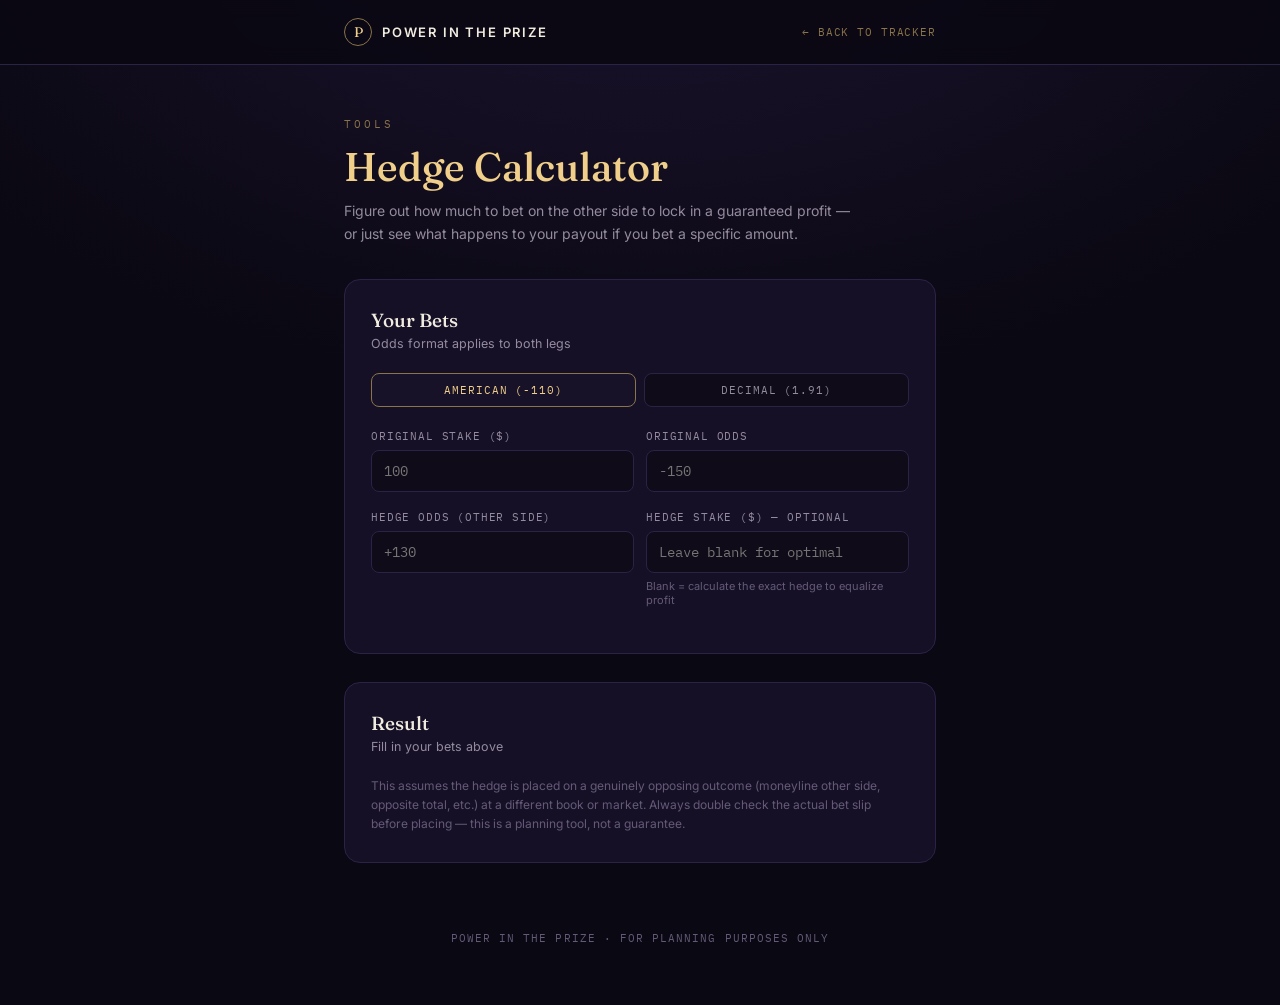
==== hedge-calculator.html @ f183abd6 "Create hedge-calculator.html" ====
<!DOCTYPE html>
<html lang="en">
<head>
<meta charset="UTF-8">
<meta name="viewport" content="width=device-width, initial-scale=1.0">
<title>Hedge Calculator — Power In The Prize</title>
<link rel="preconnect" href="https://fonts.googleapis.com">
<link rel="preconnect" href="https://fonts.gstatic.com" crossorigin>
<link href="https://fonts.googleapis.com/css2?family=Fraunces:ital,opsz,wght@0,9..144,300;0,9..144,500;0,9..144,600&family=Inter:wght@400;500;600&family=IBM+Plex+Mono:wght@400;500;600&display=swap" rel="stylesheet">
<style>
  :root{
    --bg:#0a0812; --panel:#161027; --line:#2c2247;
    --gold:#d4af6a; --gold-bright:#f0cf8a; --gold-dim:#8a744a;
    --burgundy:#7a4fc4; --burgundy-bright:#a984e0;
    --cream:#f1ece0; --muted:#948c9e; --muted-2:#645a78;
  }
  *{box-sizing:border-box;margin:0;padding:0;}
  body{
    background:radial-gradient(120% 90% at 50% -10%, #1c1430 0%, var(--bg) 55%);
    color:var(--cream);font-family:'Inter',sans-serif;-webkit-font-smoothing:antialiased;
    min-height:100vh;
  }
  .mono{font-family:'IBM Plex Mono',monospace;}
  .wrap{max-width:640px;margin:0 auto;padding:0 24px;}

  header{
    position:sticky;top:0;z-index:50;background:rgba(10,8,18,.86);
    backdrop-filter:blur(10px);border-bottom:1px solid var(--line);
  }
  header .wrap{display:flex;align-items:center;justify-content:space-between;height:64px;}
  .brand{display:flex;align-items:center;gap:10px;}
  .brand .mark{
    width:28px;height:28px;border-radius:50%;border:1px solid var(--gold-dim);
    display:flex;align-items:center;justify-content:center;
    font-family:'Fraunces',serif;font-size:14px;color:var(--gold-bright);
  }
  .brand .name{font-size:13px;letter-spacing:.14em;text-transform:uppercase;color:var(--muted);}
  .brand .name b{color:var(--cream);font-weight:600;}
  .back-link{
    font-family:'IBM Plex Mono',monospace;font-size:11px;letter-spacing:.08em;text-transform:uppercase;
    color:var(--gold-dim);text-decoration:none;border-bottom:1px solid transparent;
  }
  .back-link:hover{border-bottom-color:var(--gold-dim);}

  .hero{padding:52px 0 6px;}
  .eyebrow{
    font-family:'IBM Plex Mono',monospace;font-size:11px;letter-spacing:.28em;
    text-transform:uppercase;color:var(--gold-dim);margin-bottom:14px;
  }
  h1{
    font-family:'Fraunces',serif;font-weight:500;font-size:clamp(28px,5.5vw,40px);
    line-height:1.08;color:var(--gold-bright);margin-bottom:12px;
  }
  .lede{color:var(--muted);font-size:14px;line-height:1.6;max-width:520px;}

  section.block{margin:28px 0;}
  .panel{background:var(--panel);border:1px solid var(--line);border-radius:16px;padding:28px 26px;}
  h2{font-family:'Fraunces',serif;font-weight:500;font-size:19px;color:var(--cream);margin-bottom:4px;}
  .panel-sub{color:var(--muted);font-size:12.5px;margin-bottom:22px;}

  .odds-toggle{display:flex;gap:8px;margin-bottom:22px;}
  .odds-toggle button{
    flex:1;background:#0f0b18;border:1px solid var(--line);color:var(--muted);
    padding:9px;border-radius:8px;font-family:'IBM Plex Mono',monospace;font-size:11px;
    letter-spacing:.08em;text-transform:uppercase;cursor:pointer;
  }
  .odds-toggle button.active{border-color:var(--gold-dim);color:var(--gold-bright);background:#181228;}

  .field-row{display:flex;gap:12px;margin-bottom:18px;}
  .field{flex:1;}
  label{display:block;font-family:'IBM Plex Mono',monospace;font-size:10.5px;letter-spacing:.08em;text-transform:uppercase;color:var(--muted);margin-bottom:7px;}
  input{
    width:100%;background:#0f0b18;border:1px solid var(--line);border-radius:8px;
    padding:11px 12px;color:var(--cream);font-family:'IBM Plex Mono',monospace;font-size:14px;outline:none;
  }
  input:focus{border-color:var(--gold-dim);}
  .hint{font-size:11px;color:var(--muted-2);margin-top:6px;}

  .divider{border-top:1px solid var(--line);margin:22px 0;}

  .result-grid{display:grid;grid-template-columns:1fr 1fr;gap:14px;}
  .result-card{
    background:#0f0b18;border:1px solid var(--line);border-radius:12px;padding:16px;text-align:center;
  }
  .result-card .k{font-family:'IBM Plex Mono',monospace;font-size:10px;letter-spacing:.08em;text-transform:uppercase;color:var(--muted);margin-bottom:8px;}
  .result-card .v{font-family:'Fraunces',serif;font-size:22px;font-weight:600;color:var(--gold-bright);}
  .result-card .v.neg{color:var(--burgundy-bright);}

  .outcome-row{display:flex;justify-content:space-between;padding:10px 0;border-bottom:1px solid #201c30;font-size:13px;}
  .outcome-row:last-child{border-bottom:none;}
  .outcome-row .label{color:var(--muted);}
  .outcome-row .amt{font-family:'IBM Plex Mono',monospace;color:var(--cream);}
  .outcome-row .amt.pos{color:var(--gold-bright);}
  .outcome-row .amt.neg{color:var(--burgundy-bright);}

  .warn{font-size:12px;color:var(--muted-2);margin-top:16px;line-height:1.6;}

  footer{padding:40px 0 60px;text-align:center;}
  footer p{font-family:'IBM Plex Mono',monospace;font-size:10.5px;letter-spacing:.1em;color:var(--muted-2);text-transform:uppercase;}

  @media (max-width:520px){
    .field-row{flex-direction:column;gap:14px;}
    .result-grid{grid-template-columns:1fr;}
    .panel{padding:22px 18px;}
  }
</style>
</head>
<body>

<header>
  <div class="wrap">
    <div class="brand">
      <div class="mark">P</div>
      <div class="name"><b>Power In The Prize</b></div>
    </div>
    <a class="back-link" href="index.html">&larr; Back to Tracker</a>
  </div>
</header>

<div class="wrap">
  <div class="hero">
    <div class="eyebrow">Tools</div>
    <h1>Hedge Calculator</h1>
    <p class="lede">Figure out how much to bet on the other side to lock in a guaranteed profit &mdash; or just see what happens to your payout if you bet a specific amount.</p>
  </div>

  <section class="block">
    <div class="panel">
      <h2>Your Bets</h2>
      <div class="panel-sub">Odds format applies to both legs</div>

      <div class="odds-toggle">
        <button id="btnAmerican" class="active" onclick="setFormat('american')">American (-110)</button>
        <button id="btnDecimal" onclick="setFormat('decimal')">Decimal (1.91)</button>
      </div>

      <div class="field-row">
        <div class="field">
          <label for="stake1">Original Stake ($)</label>
          <input type="number" id="stake1" placeholder="100" min="0" step="1">
        </div>
        <div class="field">
          <label for="odds1">Original Odds</label>
          <input type="text" id="odds1" placeholder="-150">
        </div>
      </div>

      <div class="field-row">
        <div class="field">
          <label for="odds2">Hedge Odds (other side)</label>
          <input type="text" id="odds2" placeholder="+130">
        </div>
        <div class="field">
          <label for="stake2">Hedge Stake ($) &mdash; optional</label>
          <input type="number" id="stake2" placeholder="Leave blank for optimal" min="0" step="1">
          <div class="hint">Blank = calculate the exact hedge to equalize profit</div>
        </div>
      </div>
    </div>
  </section>

  <section class="block">
    <div class="panel">
      <h2>Result</h2>
      <div class="panel-sub" id="resultSub">Fill in your bets above</div>

      <div class="result-grid" id="resultGrid" style="display:none;">
        <div class="result-card">
          <div class="k">Hedge Stake</div>
          <div class="v" id="outHedgeStake">—</div>
        </div>
        <div class="result-card">
          <div class="k">Guaranteed Profit</div>
          <div class="v" id="outGuaranteed">—</div>
        </div>
      </div>

      <div class="divider" id="outcomeDivider" style="display:none;"></div>

      <div id="outcomeBreakdown"></div>

      <p class="warn">This assumes the hedge is placed on a genuinely opposing outcome (moneyline other side, opposite total, etc.) at a different book or market. Always double check the actual bet slip before placing &mdash; this is a planning tool, not a guarantee.</p>
    </div>
  </section>
</div>

<footer>
  <p>Power In The Prize &middot; For planning purposes only</p>
</footer>

<script>
let format = 'american';

function setFormat(f){
  format = f;
  document.getElementById('btnAmerican').classList.toggle('active', f==='american');
  document.getElementById('btnDecimal').classList.toggle('active', f==='decimal');
  document.getElementById('odds1').placeholder = f==='american' ? '-150' : '1.67';
  document.getElementById('odds2').placeholder = f==='american' ? '+130' : '2.30';
  calc();
}

function toDecimal(raw){
  const v = parseFloat(raw);
  if(isNaN(v)) return null;
  if(format === 'decimal'){
    return v > 1 ? v : null;
  }
  // american
  if(v >= 100) return 1 + (v/100);
  if(v <= -100) return 1 + (100/Math.abs(v));
  return null;
}

function fmtMoney(n){
  const sign = n < 0 ? '-' : '';
  return sign + '$' + Math.abs(n).toLocaleString('en-US', {minimumFractionDigits:2, maximumFractionDigits:2});
}

function calc(){
  const stake1 = parseFloat(document.getElementById('stake1').value);
  const d1 = toDecimal(document.getElementById('odds1').value);
  const d2 = toDecimal(document.getElementById('odds2').value);
  const manualStake2 = document.getElementById('stake2').value.trim();

  const resultGrid = document.getElementById('resultGrid');
  const resultSub = document.getElementById('resultSub');
  const outcomeDivider = document.getElementById('outcomeDivider');
  const breakdown = document.getElementById('outcomeBreakdown');

  if(!stake1 || stake1 <= 0 || !d1 || !d2){
    resultGrid.style.display = 'none';
    outcomeDivider.style.display = 'none';
    breakdown.innerHTML = '';
    resultSub.textContent = 'Fill in your original stake and both odds to see the breakdown';
    return;
  }

  // Optimal hedge stake for equal profit both ways
  const optimalHedge = (stake1 * d1) / d2;
  const hedgeStake = manualStake2 !== '' && !isNaN(parseFloat(manualStake2)) ? parseFloat(manualStake2) : optimalHedge;

  const profitIfOriginalWins = (stake1 * d1) - stake1 - hedgeStake;
  const profitIfHedgeWins = (hedgeStake * d2) - hedgeStake - stake1;

  resultGrid.style.display = 'grid';
  outcomeDivider.style.display = 'block';
  resultSub.textContent = manualStake2 !== '' ? 'Based on your custom hedge amount' : 'Optimal hedge \u2014 equal profit no matter which side hits';

  document.getElementById('outHedgeStake').textContent = fmtMoney(hedgeStake);

  const guaranteedEl = document.getElementById('outGuaranteed');
  if(manualStake2 !== ''){
    const worst = Math.min(profitIfOriginalWins, profitIfHedgeWins);
    guaranteedEl.textContent = fmtMoney(worst);
    guaranteedEl.className = 'v ' + (worst < 0 ? 'neg' : '');
  } else {
    guaranteedEl.textContent = fmtMoney(profitIfOriginalWins);
    guaranteedEl.className = 'v ' + (profitIfOriginalWins < 0 ? 'neg' : '');
  }

  breakdown.innerHTML = `
    <div class="outcome-row">
      <div class="label">If original bet wins</div>
      <div class="amt ${profitIfOriginalWins>=0?'pos':'neg'}">${fmtMoney(profitIfOriginalWins)}</div>
    </div>
    <div class="outcome-row">
      <div class="label">If hedge bet wins</div>
      <div class="amt ${profitIfHedgeWins>=0?'pos':'neg'}">${fmtMoney(profitIfHedgeWins)}</div>
    </div>
  `;
}

['stake1','odds1','odds2','stake2'].forEach(id=>{
  document.getElementById(id).addEventListener('input', calc);
});
</script>

</body>
</html>
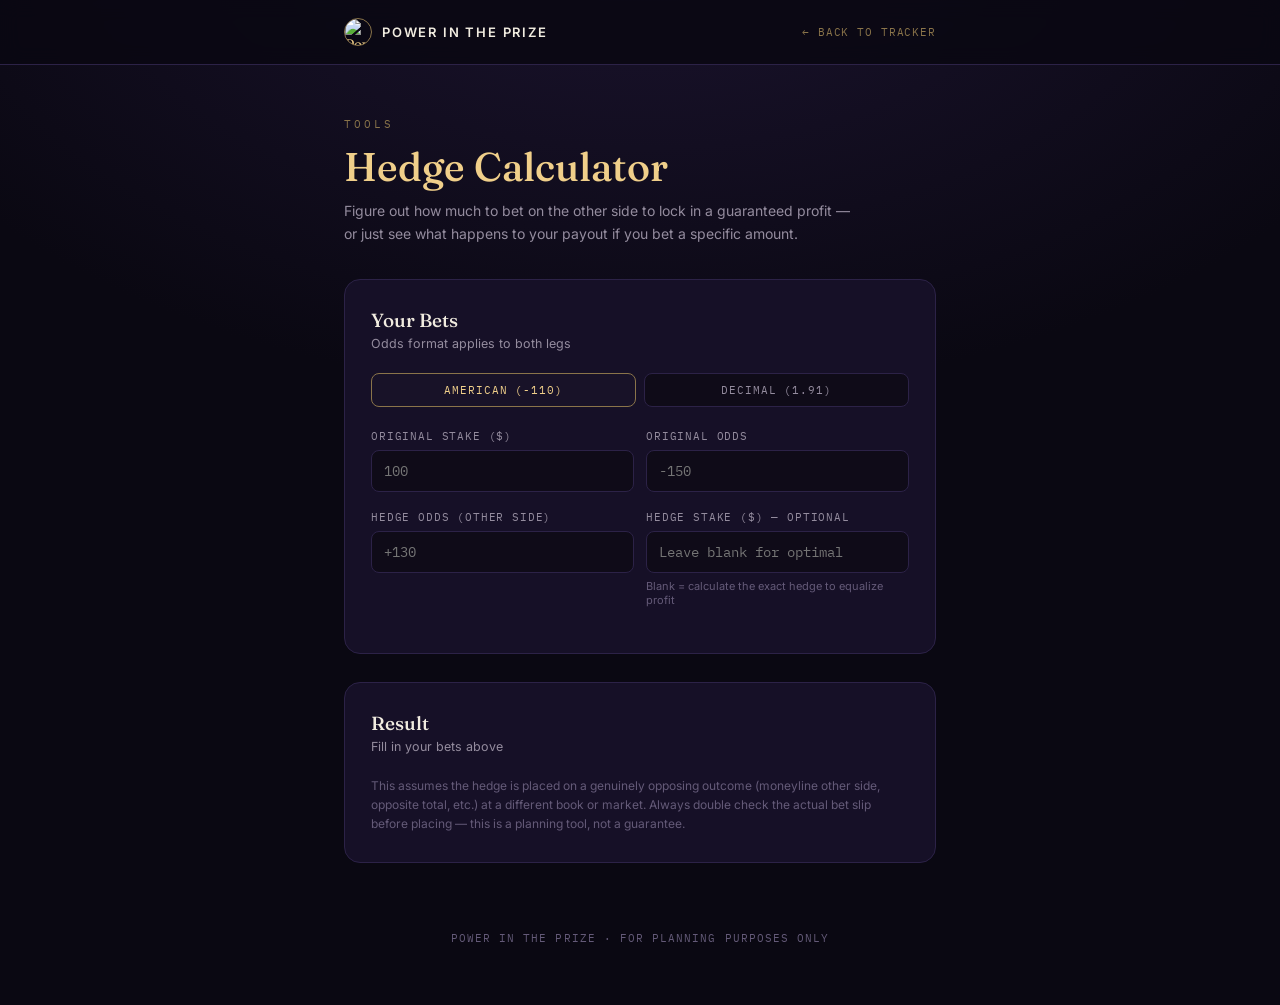
==== commit 4e72f7c7: "Update hedge-calculator.html" ====
--- a/hedge-calculator.html
+++ b/hedge-calculator.html
@@ -34,6 +34,7 @@
     display:flex;align-items:center;justify-content:center;
     font-family:'Fraunces',serif;font-size:14px;color:var(--gold-bright);
   }
+  .brand .mark img{width:100%;height:100%;object-fit:cover;border-radius:50%;}
   .brand .name{font-size:13px;letter-spacing:.14em;text-transform:uppercase;color:var(--muted);}
   .brand .name b{color:var(--cream);font-weight:600;}
   .back-link{
@@ -104,13 +105,14 @@
     .panel{padding:22px 18px;}
   }
 </style>
+<link rel="icon" type="image/png" href="favicon.png">
 </head>
 <body>
 
 <header>
   <div class="wrap">
     <div class="brand">
-      <div class="mark">P</div>
+      <div class="mark"><img src="logo-192.png" alt="Power In The Prize logo"></div>
       <div class="name"><b>Power In The Prize</b></div>
     </div>
     <a class="back-link" href="index.html">&larr; Back to Tracker</a>
